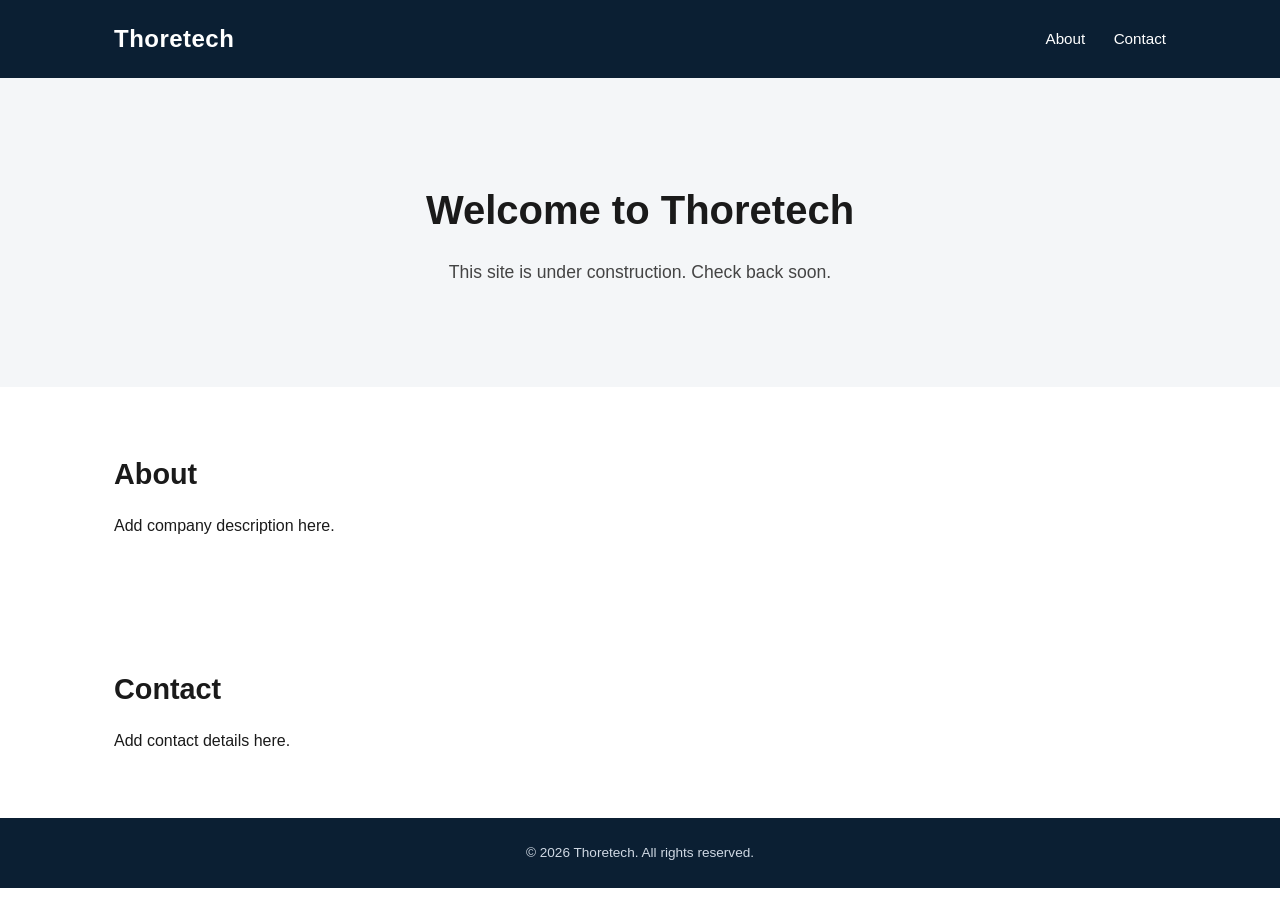
==== index.html @ 74267d93 "Initial boilerplate: index.html, css/style.css" ====
<!DOCTYPE html>
<html lang="en">
<head>
  <meta charset="UTF-8">
  <meta name="viewport" content="width=device-width, initial-scale=1.0">
  <title>Thoretech</title>
  <link rel="stylesheet" href="css/style.css">
</head>
<body>
  <header class="site-header">
    <div class="container">
      <h1 class="logo">Thoretech</h1>
      <nav>
        <a href="#about">About</a>
        <a href="#contact">Contact</a>
      </nav>
    </div>
  </header>

  <main>
    <section class="hero">
      <div class="container">
        <h2>Welcome to Thoretech</h2>
        <p>This site is under construction. Check back soon.</p>
      </div>
    </section>

    <section id="about" class="about">
      <div class="container">
        <h2>About</h2>
        <p>Add company description here.</p>
      </div>
    </section>

    <section id="contact" class="contact">
      <div class="container">
        <h2>Contact</h2>
        <p>Add contact details here.</p>
      </div>
    </section>
  </main>

  <footer class="site-footer">
    <div class="container">
      <p>&copy; 2026 Thoretech. All rights reserved.</p>
    </div>
  </footer>
</body>
</html>
---- css/style.css ----
* {
  margin: 0;
  padding: 0;
  box-sizing: border-box;
}

body {
  font-family: -apple-system, BlinkMacSystemFont, "Segoe UI", Roboto, sans-serif;
  color: #1a1a1a;
  line-height: 1.6;
}

.container {
  max-width: 1100px;
  margin: 0 auto;
  padding: 0 24px;
}

.site-header {
  background: #0b1f33;
  color: #fff;
  padding: 20px 0;
}

.site-header .container {
  display: flex;
  justify-content: space-between;
  align-items: center;
}

.logo {
  font-size: 1.5rem;
  letter-spacing: 0.02em;
}

.site-header nav a {
  color: #fff;
  text-decoration: none;
  margin-left: 24px;
  font-size: 0.95rem;
}

.site-header nav a:hover {
  text-decoration: underline;
}

.hero {
  background: #f4f6f8;
  padding: 100px 0;
  text-align: center;
}

.hero h2 {
  font-size: 2.5rem;
  margin-bottom: 16px;
}

.hero p {
  font-size: 1.1rem;
  color: #444;
}

.about,
.contact {
  padding: 64px 0;
}

.about h2,
.contact h2 {
  font-size: 1.8rem;
  margin-bottom: 16px;
}

.site-footer {
  background: #0b1f33;
  color: #cfd8e3;
  padding: 24px 0;
  text-align: center;
  font-size: 0.85rem;
}
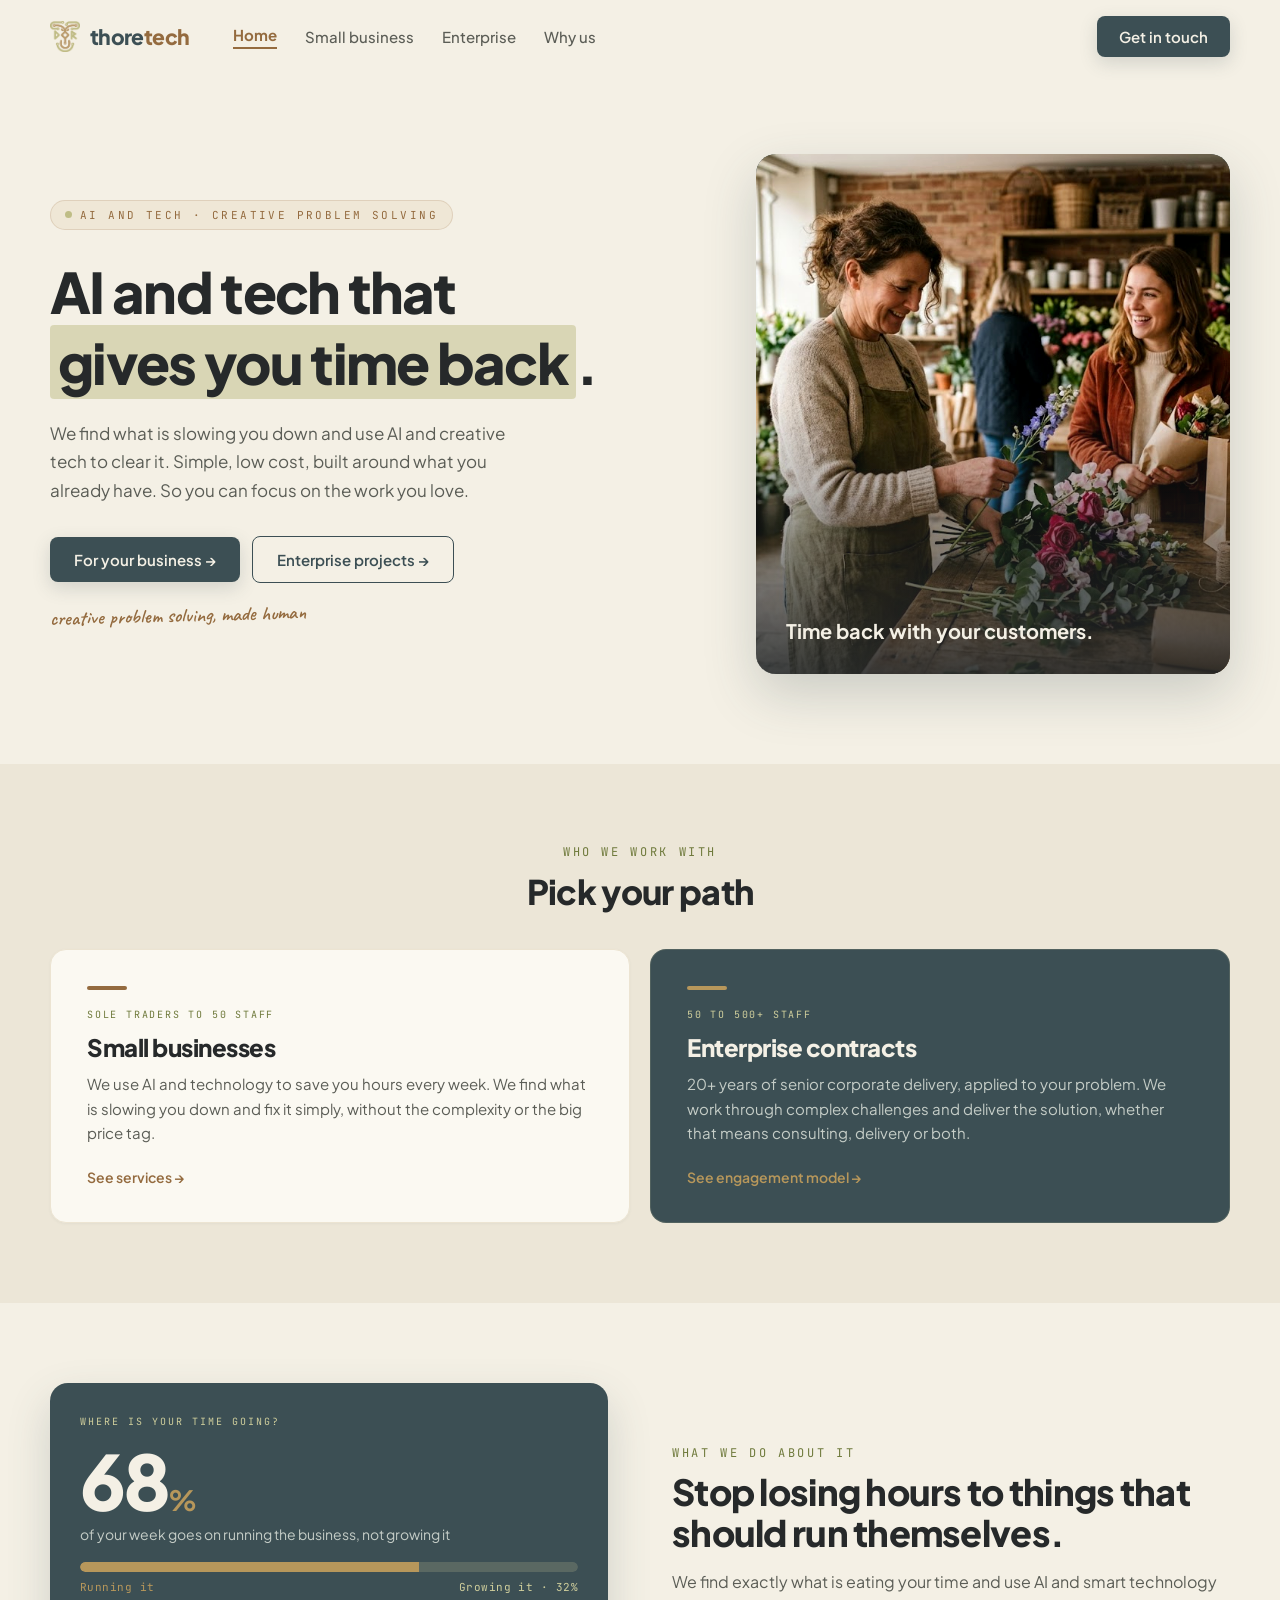
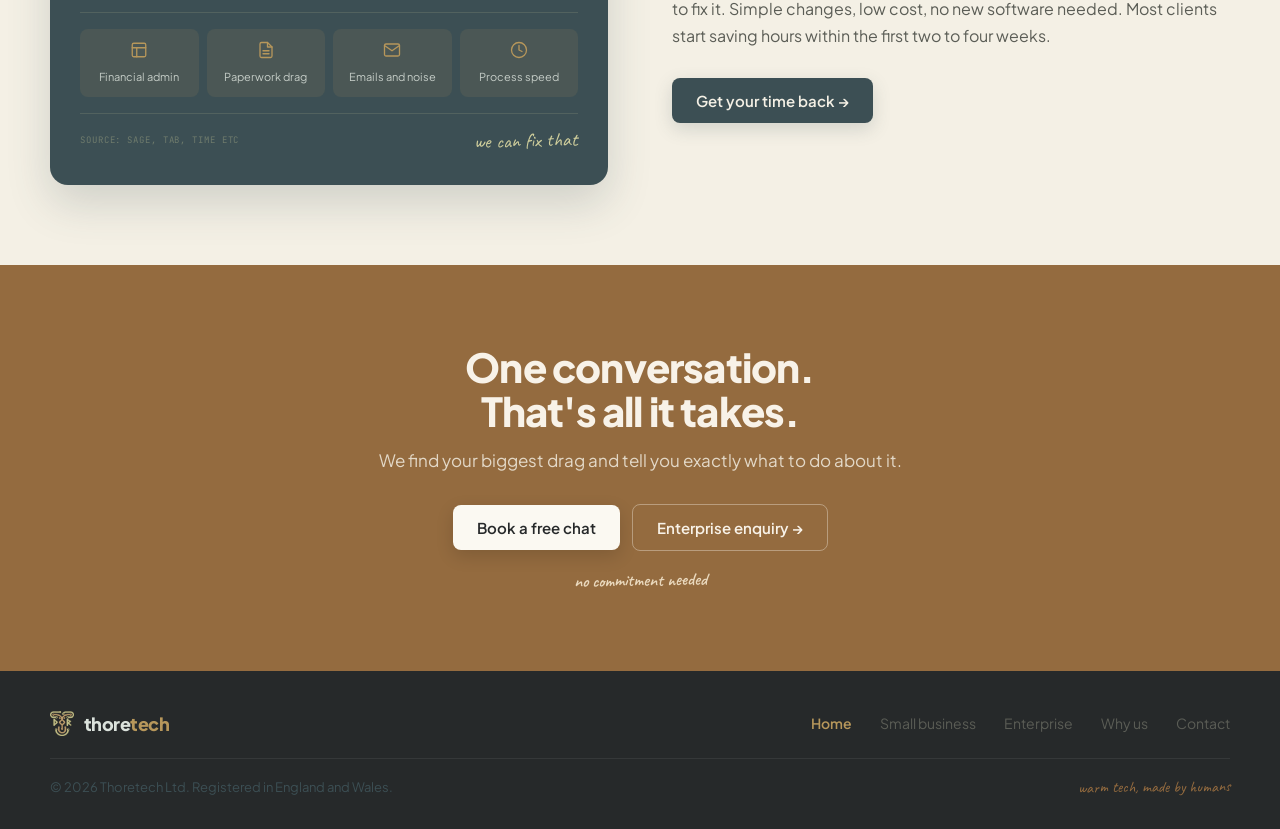
==== commit 48dceda3: "Build full Thoretech site from design handoff, mobile responsive Recreates the five-page handoff (ho" ====
--- a/index.html
+++ b/index.html
@@ -1,49 +1,199 @@
 <!DOCTYPE html>
 <html lang="en">
 <head>
-  <meta charset="UTF-8">
-  <meta name="viewport" content="width=device-width, initial-scale=1.0">
-  <title>Thoretech</title>
-  <link rel="stylesheet" href="css/style.css">
+<meta charset="UTF-8">
+<meta name="viewport" content="width=device-width, initial-scale=1.0">
+<title>Thoretech &mdash; AI and tech that gives you time back</title>
+<link rel="stylesheet" href="css/style.css">
 </head>
 <body>
-  <header class="site-header">
-    <div class="container">
-      <h1 class="logo">Thoretech</h1>
-      <nav>
-        <a href="#about">About</a>
-        <a href="#contact">Contact</a>
-      </nav>
+
+<header class="site-nav">
+  <nav class="nav-inner">
+    <a href="index.html" class="nav-logo">
+      <img src="images/icon.png" alt="Thoretech">
+      <span class="nav-logo-text"><span class="thore">thore</span><span class="tech">tech</span></span>
+    </a>
+    <div class="nav-links">
+      <a href="index.html" class="nav-link active">Home</a>
+      <a href="small-business.html" class="nav-link">Small business</a>
+      <a href="enterprise.html" class="nav-link">Enterprise</a>
+      <a href="about.html" class="nav-link">Why us</a>
     </div>
-  </header>
+    <button class="nav-toggle" aria-label="Toggle menu">
+      <svg viewBox="0 0 24 24" fill="none" stroke="currentColor" stroke-width="2" stroke-linecap="round"><line x1="3" y1="6" x2="21" y2="6"></line><line x1="3" y1="12" x2="21" y2="12"></line><line x1="3" y1="18" x2="21" y2="18"></line></svg>
+    </button>
+    <div class="nav-cta-wrap">
+      <a href="contact.html" class="btn btn-nav">Get in touch</a>
+    </div>
+  </nav>
+</header>
 
-  <main>
-    <section class="hero">
-      <div class="container">
-        <h2>Welcome to Thoretech</h2>
-        <p>This site is under construction. Check back soon.</p>
+<!-- HERO -->
+<section class="hero-home">
+  <div class="container hero-grid">
+    <div>
+      <div class="badge-pill">
+        <span class="badge-dot"></span>
+        AI and tech &middot; Creative problem solving
       </div>
-    </section>
+      <h1>AI and tech that <span class="highlight-sage">gives you time back</span>.</h1>
+      <p class="body-lead">We find what is slowing you down and use AI and creative tech to clear it. Simple, low cost, built around what you already have. So you can focus on the work you love.</p>
+      <div class="hero-ctas">
+        <a href="small-business.html" class="btn btn-primary">For your business &rarr;</a>
+        <a href="enterprise.html" class="btn btn-secondary">Enterprise projects &rarr;</a>
+      </div>
+      <div class="caveat hero-accent">creative problem solving, made human</div>
+    </div>
 
-    <section id="about" class="about">
-      <div class="container">
-        <h2>About</h2>
-        <p>Add company description here.</p>
+    <div class="carousel">
+      <img src="images/carpenter.jpg" alt="Carpenter at work" class="photo-warm">
+      <img src="images/florist.jpg" alt="Florist with customer" class="photo-warm">
+      <img src="images/teacher.jpg" alt="Teacher with children" class="photo-warm">
+      <div class="carousel-scrim"></div>
+      <div class="carousel-caption">
+        <div class="carousel-caption-text">Focus on what you love.</div>
       </div>
-    </section>
+      <div class="carousel-caption">
+        <div class="carousel-caption-text">Time back with your customers.</div>
+      </div>
+      <div class="carousel-caption">
+        <div class="carousel-caption-text">Back to the people you care for.</div>
+      </div>
+    </div>
+  </div>
+</section>
 
-    <section id="contact" class="contact">
-      <div class="container">
-        <h2>Contact</h2>
-        <p>Add contact details here.</p>
+<!-- TWO PATHS -->
+<section class="two-paths">
+  <div class="container">
+    <div class="eyebrow">Who we work with</div>
+    <h2>Pick your path</h2>
+    <div class="paths-grid">
+
+      <a href="small-business.html" class="path-card light">
+        <div class="path-bar" style="background: #946B3F;"></div>
+        <div class="path-label" style="color: #6F7A3C;">Sole traders to 50 staff</div>
+        <h3>Small businesses</h3>
+        <p style="color: #5b5d56;">We use AI and technology to save you hours every week. We find what is slowing you down and fix it simply, without the complexity or the big price tag.</p>
+        <div class="path-cta" style="color: #946B3F;">See services &rarr;</div>
+      </a>
+
+      <a href="enterprise.html" class="path-card dark">
+        <div class="path-bar" style="background: #B7975B;"></div>
+        <div class="path-label" style="color: #CFCE9C;">50 to 500+ staff</div>
+        <h3 style="color: #F4F0E5;">Enterprise contracts</h3>
+        <p style="color: #c5cdc7;">20+ years of senior corporate delivery, applied to your problem. We work through complex challenges and deliver the solution, whether that means consulting, delivery or both.</p>
+        <div class="path-cta" style="color: #B7975B;">See engagement model &rarr;</div>
+      </a>
+
+    </div>
+  </div>
+</section>
+
+<!-- TIME AUDIT -->
+<section class="time-audit">
+  <div class="container time-audit-grid">
+
+    <div class="audit-card">
+      <div class="audit-label">Where is your time going?</div>
+      <div>
+        <div class="audit-stat">68<span>%</span></div>
+        <div class="audit-stat-caption">of your week goes on running the business, not growing it</div>
       </div>
-    </section>
-  </main>
 
-  <footer class="site-footer">
-    <div class="container">
-      <p>&copy; 2026 Thoretech. All rights reserved.</p>
+      <div class="split-bar">
+        <div class="split-bar-track">
+          <div class="split-bar-fill"></div>
+          <div class="split-bar-rest"></div>
+        </div>
+        <div class="split-bar-labels">
+          <div class="running">Running it</div>
+          <div class="growing">Growing it &middot; 32%</div>
+        </div>
+      </div>
+
+      <div class="audit-tiles">
+        <div class="audit-tile" data-popup="admin">
+          <svg width="18" height="18" viewBox="0 0 24 24" fill="none" stroke="#B7975B" stroke-width="1.75" stroke-linecap="round" stroke-linejoin="round"><rect x="3" y="3" width="18" height="18" rx="2"></rect><path d="M3 9h18M9 21V9"></path></svg>
+          <div class="audit-tile-label">Financial admin</div>
+        </div>
+        <div class="audit-tile" data-popup="paperwork">
+          <svg width="18" height="18" viewBox="0 0 24 24" fill="none" stroke="#B7975B" stroke-width="1.75" stroke-linecap="round" stroke-linejoin="round"><path d="M14 2H6a2 2 0 0 0-2 2v16a2 2 0 0 0 2 2h12a2 2 0 0 0 2-2V8z"></path><polyline points="14 2 14 8 20 8"></polyline><line x1="16" y1="13" x2="8" y2="13"></line><line x1="16" y1="17" x2="8" y2="17"></line></svg>
+          <div class="audit-tile-label">Paperwork drag</div>
+        </div>
+        <div class="audit-tile" data-popup="emails">
+          <svg width="18" height="18" viewBox="0 0 24 24" fill="none" stroke="#B7975B" stroke-width="1.75" stroke-linecap="round" stroke-linejoin="round"><path d="M4 4h16c1.1 0 2 .9 2 2v12c0 1.1-.9 2-2 2H4c-1.1 0-2-.9-2-2V6c0-1.1.9-2 2-2z"></path><polyline points="22,6 12,13 2,6"></polyline></svg>
+          <div class="audit-tile-label">Emails and noise</div>
+        </div>
+        <div class="audit-tile" data-popup="process">
+          <svg width="18" height="18" viewBox="0 0 24 24" fill="none" stroke="#B7975B" stroke-width="1.75" stroke-linecap="round" stroke-linejoin="round"><circle cx="12" cy="12" r="10"></circle><polyline points="12 6 12 12 16 14"></polyline></svg>
+          <div class="audit-tile-label">Process speed</div>
+        </div>
+      </div>
+
+      <div class="audit-footer">
+        <div class="audit-footer-source">Source: Sage, TAB, Time etc</div>
+        <div class="audit-footer-note">we can fix that</div>
+      </div>
     </div>
-  </footer>
+
+    <div class="time-audit-copy">
+      <div class="eyebrow">What we do about it</div>
+      <h2>Stop losing hours to things that should run themselves.</h2>
+      <p>We find exactly what is eating your time and use AI and smart technology to fix it. Simple changes, low cost, no new software needed. Most clients start saving hours within the first two to four weeks.</p>
+      <a href="small-business.html" class="btn btn-primary">Get your time back &rarr;</a>
+    </div>
+
+  </div>
+</section>
+
+<!-- TOOLTIP -->
+<div class="tooltip">
+  <div class="tooltip-box">
+    <div class="tooltip-bar"></div>
+    <div class="tooltip-title"></div>
+    <p class="tooltip-body"></p>
+    <div class="tooltip-note"></div>
+  </div>
+</div>
+
+<!-- CTA -->
+<section class="cta-strip">
+  <div class="container">
+    <h2>One conversation. That's all it takes.</h2>
+    <p>We find your biggest drag and tell you exactly what to do about it.</p>
+    <div class="hero-ctas">
+      <a href="mailto:hello@thoretech.co.uk" class="btn btn-paper">Book a free chat</a>
+      <a href="enterprise.html" class="btn btn-outline-light">Enterprise enquiry &rarr;</a>
+    </div>
+    <div class="caveat">no commitment needed</div>
+  </div>
+</section>
+
+<!-- FOOTER -->
+<footer class="site-footer">
+  <div class="container">
+    <div class="footer-top">
+      <a href="index.html" class="footer-logo">
+        <img src="images/icon.png" alt="">
+        <span class="footer-logo-text"><span class="thore">thore</span><span class="tech">tech</span></span>
+      </a>
+      <div class="footer-links">
+        <a href="index.html" class="footer-link active">Home</a>
+        <a href="small-business.html" class="footer-link">Small business</a>
+        <a href="enterprise.html" class="footer-link">Enterprise</a>
+        <a href="about.html" class="footer-link">Why us</a>
+        <a href="contact.html" class="footer-link">Contact</a>
+      </div>
+    </div>
+    <div class="footer-bottom">
+      <div class="footer-copy">&copy; 2026 Thoretech Ltd. Registered in England and Wales.</div>
+      <div class="footer-tagline">warm tech, made by humans</div>
+    </div>
+  </div>
+</footer>
+
+<script src="js/main.js"></script>
 </body>
 </html>
--- a/css/style.css
+++ b/css/style.css
@@ -1,80 +1,839 @@
-* {
-  margin: 0;
-  padding: 0;
-  box-sizing: border-box;
-}
+/* Thoretech — shared stylesheet */
+
+@import url('https://fonts.googleapis.com/css2?family=Plus+Jakarta+Sans:wght@400;500;600;700;800&family=JetBrains+Mono:wght@400;600;700&family=Caveat:wght@600&display=swap');
+
+:root {
+  --oak: #946B3F;
+  --sage-symbol: #BFBD86;
+  --sage-light: #6F7A3C;
+  --sage-dark: #CFCE9C;
+  --slate: #3C4F54;
+  --brass: #B7975B;
+  --brass-hover: #C9A867;
+  --mistveil: #F4F0E5;
+  --parchment: #ECE6D7;
+  --paper: #FBF9F2;
+  --rose: #BC8179;
+  --ink: #26292A;
+  --body-muted: #5b5d56;
+  --muted-on-dark: #c5cdc7;
+  --subtle-on-dark: #8a9a9e;
+  --border-card: #ece4d2;
+  --border-nav-scrolled: #e2dac6;
+}
+
+* , *::before, *::after { box-sizing: border-box; margin: 0; padding: 0; }
+
+html { -webkit-text-size-adjust: 100%; }
 
 body {
-  font-family: -apple-system, BlinkMacSystemFont, "Segoe UI", Roboto, sans-serif;
-  color: #1a1a1a;
-  line-height: 1.6;
-}
-
-.container {
-  max-width: 1100px;
+  background: var(--mistveil);
+  font-family: 'Plus Jakarta Sans', sans-serif;
+  -webkit-font-smoothing: antialiased;
+  overflow-x: hidden;
+  color: var(--ink);
+}
+
+a { color: inherit; }
+
+img { max-width: 100%; display: block; }
+
+.container { max-width: 1180px; margin: 0 auto; }
+
+.photo-warm {
+  filter: contrast(1.03) saturate(1.05) brightness(1.02);
+}
+
+/* ---------- NAV ---------- */
+
+.site-nav {
+  position: sticky;
+  top: 0;
+  z-index: 100;
+  padding: 16px 40px;
+  background: transparent;
+  backdrop-filter: none;
+  -webkit-backdrop-filter: none;
+  border-bottom: 1px solid transparent;
+  transition: all 0.25s ease;
+}
+
+.site-nav.scrolled {
+  padding: 10px 40px;
+  background: rgba(244,240,229,0.96);
+  backdrop-filter: blur(12px);
+  -webkit-backdrop-filter: blur(12px);
+  border-bottom: 1px solid var(--border-nav-scrolled);
+}
+
+.site-nav .nav-inner {
+  display: flex;
+  align-items: center;
+  max-width: 1180px;
   margin: 0 auto;
-  padding: 0 24px;
-}
-
-.site-header {
-  background: #0b1f33;
-  color: #fff;
-  padding: 20px 0;
-}
-
-.site-header .container {
+}
+
+.nav-logo {
   display: flex;
+  align-items: center;
+  gap: 10px;
+  text-decoration: none;
+  flex-shrink: 0;
+}
+
+.nav-logo img { width: 30px; height: auto; }
+
+.nav-logo-text {
+  font-size: 21px;
+  font-weight: 800;
+  letter-spacing: -0.03em;
+  line-height: 1;
+}
+
+.nav-logo-text .thore { color: var(--slate); }
+.nav-logo-text .tech { color: var(--oak); }
+
+.nav-links {
+  display: flex;
+  align-items: center;
+  gap: 28px;
+  margin-left: 44px;
+}
+
+.nav-link {
+  color: var(--body-muted);
+  text-decoration: none;
+  font-size: 15px;
+  font-weight: 500;
+  transition: color 0.15s;
+}
+
+.nav-link:hover { color: var(--oak); }
+
+.nav-link.active {
+  color: var(--oak);
+  font-weight: 700;
+  border-bottom: 2px solid var(--oak);
+  padding-bottom: 3px;
+}
+
+.nav-cta-wrap { margin-left: auto; }
+
+.btn {
+  display: inline-flex;
+  align-items: center;
+  gap: 8px;
+  font-size: 15px;
+  font-weight: 600;
+  padding: 13px 24px;
+  border-radius: 8px;
+  text-decoration: none;
+  cursor: pointer;
+  border: none;
+  transition: all 0.18s ease;
+  font-family: 'Plus Jakarta Sans', sans-serif;
+  min-height: 40px;
+  justify-content: center;
+}
+
+.btn-primary {
+  background: var(--slate);
+  color: var(--mistveil);
+  box-shadow: 0 6px 18px rgba(60,79,84,0.18);
+}
+.btn-primary:hover { background: #2d3c40; transform: translateY(-1px); }
+
+.btn-nav {
+  padding: 11px 22px;
+  background: var(--slate);
+  color: var(--mistveil);
+  box-shadow: 0 6px 18px rgba(60,79,84,0.18);
+}
+.btn-nav:hover { background: #2d3c40; transform: translateY(-1px); }
+
+.btn-secondary {
+  background: transparent;
+  color: var(--slate);
+  border: 1.5px solid var(--slate);
+}
+.btn-secondary:hover { background: var(--slate); color: var(--mistveil); }
+
+.btn-brass {
+  background: var(--brass);
+  color: var(--ink);
+  box-shadow: 0 6px 18px rgba(0,0,0,0.2);
+}
+.btn-brass:hover { background: var(--brass-hover); transform: translateY(-1px); }
+
+.btn-paper {
+  background: var(--paper);
+  color: var(--ink);
+  box-shadow: 0 6px 18px rgba(0,0,0,0.14);
+}
+.btn-paper:hover { background: #fff; transform: translateY(-1px); }
+
+.btn-outline-light {
+  background: transparent;
+  color: #F8F2E8;
+  border: 1.5px solid rgba(244,240,229,0.38);
+}
+.btn-outline-light:hover { border-color: rgba(244,240,229,0.85); background: rgba(244,240,229,0.08); }
+
+/* Enterprise nav variants (JS toggles classes) */
+.site-nav.enterprise-dark { background: var(--ink); border-bottom: 1px solid rgba(255,255,255,0.07); }
+.site-nav.enterprise-dark .nav-link { color: var(--muted-on-dark); }
+.site-nav.enterprise-dark .nav-logo-text .thore { color: #dbe2dc; }
+.site-nav.enterprise-dark .nav-cta-wrap .btn-nav { background: var(--brass); color: var(--ink); box-shadow: 0 6px 18px rgba(0,0,0,0.22); }
+.site-nav.enterprise-dark.scrolled { background: rgba(244,240,229,0.96); border-bottom: 1px solid var(--border-nav-scrolled); }
+.site-nav.enterprise-dark.scrolled .nav-link { color: var(--body-muted); }
+.site-nav.enterprise-dark.scrolled .nav-logo-text .thore { color: var(--slate); }
+.site-nav.enterprise-dark.scrolled .nav-cta-wrap .btn-nav { background: var(--slate); color: var(--mistveil); box-shadow: 0 6px 18px rgba(60,79,84,0.18); }
+.site-nav .nav-link.active-enterprise { color: var(--brass); font-weight: 700; border-bottom: 2px solid var(--brass); padding-bottom: 3px; }
+
+/* Mobile nav toggle */
+.nav-toggle {
+  display: none;
+  margin-left: auto;
+  background: none;
+  border: none;
+  cursor: pointer;
+  width: 40px;
+  height: 40px;
+  align-items: center;
+  justify-content: center;
+  flex-shrink: 0;
+}
+.nav-toggle span, .nav-toggle::before, .nav-toggle::after { display: none; }
+.nav-toggle svg { width: 24px; height: 24px; color: var(--ink); }
+.site-nav.enterprise-dark .nav-toggle svg { color: var(--mistveil); }
+.site-nav.enterprise-dark.scrolled .nav-toggle svg { color: var(--ink); }
+
+/* ---------- SECTIONS ---------- */
+
+section { padding: 80px 40px; }
+
+.eyebrow {
+  font-family: 'JetBrains Mono', monospace;
+  font-size: 12px;
+  letter-spacing: 0.22em;
+  text-transform: uppercase;
+  color: var(--sage-light);
+  margin-bottom: 10px;
+}
+
+.eyebrow-dark { color: var(--sage-dark); }
+.eyebrow-rose { color: var(--rose); }
+
+h1, h2, h3 { font-family: 'Plus Jakarta Sans', sans-serif; letter-spacing: -0.03em; color: var(--ink); }
+
+.caveat {
+  font-family: 'Caveat', cursive;
+  font-weight: 600;
+  color: var(--oak);
+  display: inline-block;
+}
+
+.card {
+  background: var(--paper);
+  border: 1px solid var(--border-card);
+  border-radius: 14px;
+  box-shadow: 0 1px 3px rgba(60,79,84,0.05);
+  transition: transform 0.2s ease, box-shadow 0.2s ease;
+}
+.card-hover:hover { transform: translateY(-4px); box-shadow: 0 14px 30px rgba(60,79,84,0.12); }
+
+/* ---------- HOME ---------- */
+
+.hero-home {
+  background: var(--mistveil);
+  padding: 80px 40px 90px;
+}
+.hero-home .hero-grid {
+  display: grid;
+  grid-template-columns: 1.15fr 0.85fr;
+  gap: 64px;
+  align-items: center;
+}
+.badge-pill {
+  display: inline-flex;
+  align-items: center;
+  gap: 8px;
+  font-family: 'JetBrains Mono', monospace;
+  font-size: 11px;
+  letter-spacing: 0.22em;
+  text-transform: uppercase;
+  color: var(--oak);
+  background: #EFE7D6;
+  padding: 7px 14px;
+  border-radius: 999px;
+  margin-bottom: 26px;
+  border: 1px solid rgba(148,107,63,0.18);
+}
+.badge-dot { width: 7px; height: 7px; border-radius: 50%; background: var(--sage-symbol); display: block; flex-shrink: 0; }
+
+.hero-home h1 {
+  font-size: 56px;
+  line-height: 1.28;
+  font-weight: 800;
+  letter-spacing: -0.03em;
+  text-wrap: balance;
+  margin-bottom: 20px;
+}
+.highlight-sage {
+  background: rgba(191,189,134,0.5);
+  border-radius: 4px;
+  padding: 2px 8px;
+  -webkit-box-decoration-break: clone;
+  box-decoration-break: clone;
+}
+.hero-home p.body-lead {
+  font-size: 17px;
+  line-height: 1.68;
+  color: var(--body-muted);
+  max-width: 490px;
+  margin-bottom: 32px;
+}
+.hero-ctas { display: flex; align-items: center; gap: 12px; flex-wrap: wrap; margin-bottom: 20px; }
+.hero-accent { font-size: 20px; transform: rotate(-1.5deg); }
+
+.carousel {
+  border-radius: 20px;
+  overflow: hidden;
+  height: 520px;
+  box-shadow: 0 20px 52px rgba(60,79,84,0.22);
+  background: var(--slate);
+  position: relative;
+}
+.carousel img {
+  position: absolute;
+  inset: 0;
+  width: 100%;
+  height: 100%;
+  object-fit: cover;
+  transition: opacity 1.4s ease;
+  opacity: 0;
+}
+.carousel img.active { opacity: 1; }
+.carousel-scrim {
+  position: absolute;
+  bottom: 0; left: 0; right: 0;
+  height: 52%;
+  background: linear-gradient(0deg, rgba(38,41,42,0.88) 0%, transparent 100%);
+  pointer-events: none;
+}
+.carousel-caption {
+  position: absolute;
+  bottom: 0; left: 0; right: 0;
+  padding: 28px 30px 30px;
+  transition: opacity 1.4s ease;
+  opacity: 0;
+  pointer-events: none;
+}
+.carousel-caption.active { opacity: 1; }
+.carousel-caption-text {
+  font-size: 20px;
+  font-weight: 700;
+  color: var(--mistveil);
+  line-height: 1.3;
+}
+
+.two-paths {
+  background: var(--parchment);
+}
+.two-paths h2, .two-paths .eyebrow { text-align: center; }
+.two-paths h2 { font-size: 34px; font-weight: 800; letter-spacing: -0.02em; margin-bottom: 36px; }
+.paths-grid { display: grid; grid-template-columns: 1fr 1fr; gap: 20px; }
+.path-card {
+  border-radius: 16px;
+  padding: 36px;
+  display: block;
+  text-decoration: none;
+  transition: transform 0.2s ease, box-shadow 0.2s ease;
+}
+.path-card.light {
+  background: var(--paper);
+  border: 1px solid var(--border-card);
+  box-shadow: 0 1px 3px rgba(60,79,84,0.05);
+}
+.path-card.light:hover { transform: translateY(-4px); box-shadow: 0 14px 30px rgba(60,79,84,0.12); }
+.path-card.dark {
+  border: 1px solid rgba(207,206,156,0.15);
+  background-color: var(--slate);
+}
+.path-card.dark:hover { transform: translateY(-4px); box-shadow: 0 14px 30px rgba(60,79,84,0.28); }
+.path-bar { width: 40px; height: 4px; border-radius: 999px; margin-bottom: 18px; }
+.path-label { font-family: 'JetBrains Mono', monospace; font-size: 10px; letter-spacing: 0.18em; text-transform: uppercase; margin-bottom: 12px; }
+.path-card h3 { font-size: 24px; font-weight: 800; margin-bottom: 10px; letter-spacing: -0.02em; line-height: 1.2; }
+.path-card p { font-size: 15px; line-height: 1.65; margin-bottom: 22px; }
+.path-cta { font-size: 14px; font-weight: 600; }
+
+.time-audit {
+  background: var(--mistveil);
+}
+.time-audit-grid {
+  display: grid;
+  grid-template-columns: 1fr 1fr;
+  gap: 64px;
+  align-items: center;
+}
+.audit-card {
+  background: var(--slate);
+  border-radius: 18px;
+  padding: 32px 30px;
+  box-shadow: 0 18px 44px rgba(60,79,84,0.2);
+}
+.audit-label { font-family: 'JetBrains Mono', monospace; font-size: 10px; letter-spacing: 0.2em; text-transform: uppercase; color: var(--sage-dark); margin-bottom: 14px; }
+.audit-stat { font-size: 76px; font-weight: 800; color: var(--mistveil); letter-spacing: -0.04em; line-height: 1; }
+.audit-stat span { font-size: 28px; color: var(--brass); font-weight: 700; }
+.audit-stat-caption { font-size: 14px; color: var(--muted-on-dark); margin-top: 6px; line-height: 1.45; }
+.split-bar { margin: 18px 0; }
+.split-bar-track { display: flex; height: 10px; border-radius: 999px; overflow: hidden; margin-bottom: 8px; }
+.split-bar-fill { width: 68%; background: var(--brass); border-radius: 999px 0 0 999px; }
+.split-bar-rest { width: 32%; background: rgba(207,206,156,0.2); border-radius: 0 999px 999px 0; }
+.split-bar-labels { display: flex; justify-content: space-between; font-family: 'JetBrains Mono', monospace; font-size: 11px; letter-spacing: 0.04em; }
+.split-bar-labels .running { color: var(--brass); }
+.split-bar-labels .growing { color: var(--sage-dark); }
+
+.audit-tiles { border-top: 1px solid rgba(207,206,156,0.15); padding-top: 16px; display: flex; gap: 8px; margin-bottom: 16px; }
+.audit-tile {
+  flex: 1;
+  background: rgba(183,151,91,0.12);
+  border-radius: 8px;
+  padding: 12px 6px;
+  text-align: center;
+  transition: background 0.15s ease;
+  cursor: default;
+}
+.audit-tile:hover { background: rgba(188,129,121,0.18); }
+.audit-tile svg { width: 18px; height: 18px; }
+.audit-tile-label { font-size: 11px; color: var(--muted-on-dark); margin-top: 7px; line-height: 1.3; }
+
+.audit-footer { border-top: 1px solid rgba(207,206,156,0.15); padding-top: 14px; display: flex; align-items: center; justify-content: space-between; flex-wrap: wrap; gap: 8px; }
+.audit-footer-source { font-family: 'JetBrains Mono', monospace; font-size: 9px; letter-spacing: 0.1em; text-transform: uppercase; color: rgba(207,206,156,0.35); }
+.audit-footer-note { font-family: 'Caveat', cursive; font-size: 20px; color: var(--sage-dark); transform: rotate(-1.5deg); }
+
+.time-audit-copy h2 { font-size: 36px; font-weight: 800; letter-spacing: -0.02em; line-height: 1.15; margin-bottom: 16px; }
+.time-audit-copy p { font-size: 16px; line-height: 1.68; color: var(--body-muted); margin-bottom: 28px; }
+
+/* Tooltip */
+.tooltip {
+  position: fixed;
+  z-index: 300;
+  pointer-events: none;
+  display: none;
+}
+.tooltip.visible { display: block; }
+.tooltip-box {
+  background: var(--paper);
+  border: 1.5px solid var(--rose);
+  border-radius: 14px;
+  padding: 20px 22px;
+  width: 272px;
+  box-shadow: 0 12px 32px rgba(60,79,84,0.2);
+}
+.tooltip-bar { height: 3px; background: var(--rose); border-radius: 999px; margin-bottom: 12px; }
+.tooltip-title { font-family: 'JetBrains Mono', monospace; font-size: 10px; letter-spacing: 0.16em; text-transform: uppercase; color: var(--rose); margin-bottom: 8px; }
+.tooltip-body { font-size: 13px; line-height: 1.65; color: var(--ink); margin-bottom: 12px; }
+.tooltip-note { font-family: 'Caveat', cursive; font-size: 17px; color: var(--body-muted); transform: rotate(-1deg); display: inline-block; line-height: 1.45; }
+
+.cta-strip {
+  background: var(--oak);
+  text-align: center;
+}
+.cta-strip .container { max-width: 640px; }
+.cta-strip h2 { font-size: 40px; font-weight: 800; color: #F8F2E8; letter-spacing: -0.02em; line-height: 1.1; margin-bottom: 14px; text-wrap: balance; }
+.cta-strip p { font-size: 17px; color: rgba(244,240,229,0.82); line-height: 1.6; margin-bottom: 30px; }
+.cta-strip .hero-ctas { justify-content: center; margin-bottom: 18px; }
+.cta-strip .caveat { color: #EAD9BE; font-size: 18px; transform: rotate(-1deg); }
+
+/* ---------- FOOTER ---------- */
+
+.site-footer {
+  background: var(--ink);
+  padding: 40px 40px 32px;
+}
+.footer-top {
+  display: flex;
+  align-items: center;
   justify-content: space-between;
-  align-items: center;
-}
-
-.logo {
-  font-size: 1.5rem;
-  letter-spacing: 0.02em;
-}
-
-.site-header nav a {
-  color: #fff;
-  text-decoration: none;
-  margin-left: 24px;
-  font-size: 0.95rem;
-}
-
-.site-header nav a:hover {
-  text-decoration: underline;
-}
-
-.hero {
-  background: #f4f6f8;
-  padding: 100px 0;
-  text-align: center;
-}
-
-.hero h2 {
-  font-size: 2.5rem;
-  margin-bottom: 16px;
-}
-
-.hero p {
-  font-size: 1.1rem;
-  color: #444;
-}
-
-.about,
-.contact {
-  padding: 64px 0;
-}
-
-.about h2,
-.contact h2 {
-  font-size: 1.8rem;
-  margin-bottom: 16px;
-}
-
-.site-footer {
-  background: #0b1f33;
-  color: #cfd8e3;
-  padding: 24px 0;
-  text-align: center;
-  font-size: 0.85rem;
-}
+  flex-wrap: wrap;
+  gap: 20px;
+  padding-bottom: 22px;
+  border-bottom: 1px solid rgba(255,255,255,0.07);
+}
+.footer-logo { display: flex; align-items: center; gap: 10px; text-decoration: none; }
+.footer-logo img { width: 24px; height: auto; }
+.footer-logo-text { font-size: 18px; font-weight: 800; letter-spacing: -0.03em; }
+.footer-logo-text .thore { color: #dbe2dc; }
+.footer-logo-text .tech { color: var(--brass); }
+.footer-links { display: flex; gap: 28px; flex-wrap: wrap; }
+.footer-link { font-size: 14px; color: var(--body-muted); text-decoration: none; transition: color 0.15s; }
+.footer-link:hover { color: var(--muted-on-dark); }
+.footer-link.active { color: var(--brass); font-weight: 600; }
+.footer-bottom { display: flex; align-items: center; justify-content: space-between; flex-wrap: wrap; gap: 10px; padding-top: 18px; }
+.footer-copy { font-size: 13px; color: var(--slate); }
+.footer-tagline { font-family: 'Caveat', cursive; font-size: 16px; color: var(--oak); transform: rotate(-0.5deg); }
+.site-footer.footer-enterprise { background: #1a1c1d; border-top: 1px solid rgba(255,255,255,0.05); }
+
+/* ---------- SMALL BUSINESS ---------- */
+
+.sb-hero { background: var(--mistveil); padding: 72px 40px 64px; }
+.sb-hero .hero-grid { display: grid; grid-template-columns: 1fr 1fr; gap: 64px; align-items: center; }
+.sb-hero h1 { font-size: 48px; font-weight: 800; letter-spacing: -0.03em; line-height: 1.1; text-wrap: balance; margin-bottom: 18px; }
+.sb-hero p.body-lead { font-size: 17px; line-height: 1.65; color: var(--body-muted); max-width: 440px; margin-bottom: 28px; }
+
+.tick-list { display: flex; flex-direction: column; gap: 13px; margin-bottom: 32px; }
+.tick-item { display: flex; align-items: center; gap: 12px; }
+.tick-circle { width: 22px; height: 22px; border-radius: 50%; background: var(--sage-light); display: flex; align-items: center; justify-content: center; flex-shrink: 0; }
+.tick-circle svg { width: 11px; height: 11px; }
+.tick-text { font-size: 15px; color: var(--ink); font-weight: 500; }
+
+.photo-quote {
+  border-radius: 18px;
+  overflow: hidden;
+  position: relative;
+  height: 480px;
+  box-shadow: 0 18px 44px rgba(60,79,84,0.2);
+}
+.photo-quote img { width: 100%; height: 100%; object-fit: cover; }
+.photo-quote-scrim {
+  position: absolute; bottom: 0; left: 0; right: 0; height: 60%;
+  background: linear-gradient(0deg, rgba(38,41,42,0.88) 0%, transparent 100%);
+}
+.photo-quote-text {
+  position: absolute; bottom: 0; left: 0; right: 0; padding: 28px 30px 32px;
+}
+.photo-quote-text .caveat-quote {
+  font-family: 'Caveat', cursive; font-size: 22px; color: var(--mistveil); line-height: 1.45; margin-bottom: 10px; display: block;
+}
+.photo-quote-attr { font-family: 'JetBrains Mono', monospace; font-size: 11px; letter-spacing: 0.1em; color: var(--sage-dark); text-transform: uppercase; }
+
+.services-section { background: var(--parchment); padding: 72px 40px; }
+.services-section h2 { font-size: 34px; font-weight: 800; letter-spacing: -0.02em; margin-bottom: 32px; text-wrap: balance; }
+.services-grid { display: grid; grid-template-columns: repeat(2, 1fr); gap: 18px; }
+.service-card {
+  background: var(--paper);
+  border: 1px solid var(--border-card);
+  border-radius: 14px;
+  padding: 28px 30px;
+  display: flex;
+  flex-direction: column;
+  box-shadow: 0 1px 3px rgba(60,79,84,0.05);
+  transition: transform 0.2s ease, box-shadow 0.2s ease;
+}
+.service-card:hover { transform: translateY(-4px); box-shadow: 0 14px 30px rgba(60,79,84,0.12); }
+.service-icon { width: 44px; height: 44px; border-radius: 11px; display: flex; align-items: center; justify-content: center; margin-bottom: 16px; flex-shrink: 0; }
+.service-icon svg { width: 20px; height: 20px; }
+.service-card h3 { font-size: 20px; font-weight: 700; margin-bottom: 8px; line-height: 1.25; }
+.service-card p { font-size: 14px; line-height: 1.65; color: var(--body-muted); flex: 1; }
+
+.usecase-section { background: var(--slate); padding: 80px 40px; }
+.usecase-header { display: flex; align-items: flex-end; justify-content: space-between; margin-bottom: 40px; flex-wrap: wrap; gap: 20px; }
+.usecase-header h2 { font-size: 34px; font-weight: 800; color: var(--mistveil); letter-spacing: -0.02em; line-height: 1.12; text-wrap: balance; }
+.usecase-nav { display: flex; align-items: center; gap: 10px; }
+.usecase-count { font-family: 'JetBrains Mono', monospace; font-size: 12px; color: var(--sage-dark); letter-spacing: 0.06em; }
+.usecase-btn {
+  width: 40px; height: 40px; border-radius: 50%;
+  cursor: pointer; display: flex; align-items: center; justify-content: center;
+  transition: background 0.15s ease; font-size: 16px; border: none;
+}
+.usecase-btn-prev { background: rgba(255,255,255,0.08); border: 1px solid rgba(207,206,156,0.2); color: var(--mistveil); }
+.usecase-btn-prev:hover { background: rgba(255,255,255,0.15); }
+.usecase-btn-next { background: var(--brass); color: var(--ink); }
+.usecase-btn-next:hover { background: var(--brass-hover); }
+
+.usecase-card { background: rgba(255,255,255,0.04); border: 1px solid rgba(207,206,156,0.12); border-radius: 18px; padding: 44px 48px; }
+.usecase-title { font-family: 'Caveat', cursive; font-size: 26px; color: var(--mistveil); line-height: 1.3; margin-bottom: 32px; }
+.usecase-cols { display: grid; grid-template-columns: repeat(3, 1fr); gap: 24px; }
+.usecase-col-label { font-family: 'JetBrains Mono', monospace; font-size: 10px; letter-spacing: 0.16em; text-transform: uppercase; margin-bottom: 10px; }
+.usecase-col-label.situation { color: var(--rose); }
+.usecase-col-label.what { color: var(--sage-dark); }
+.usecase-col-label.diff { color: var(--brass); }
+.usecase-col p { font-size: 15px; line-height: 1.68; color: var(--muted-on-dark); }
+.usecase-footer { margin-top: 28px; padding-top: 24px; border-top: 1px solid rgba(207,206,156,0.12); display: flex; align-items: center; justify-content: space-between; flex-wrap: wrap; gap: 12px; }
+.usecase-tag { font-family: 'JetBrains Mono', monospace; font-size: 11px; letter-spacing: 0.1em; color: rgba(207,206,156,0.4); text-transform: uppercase; }
+.usecase-dots { display: flex; gap: 8px; }
+.usecase-dot { width: 8px; height: 8px; border-radius: 50%; background: rgba(207,206,156,0.25); transition: background 0.2s ease; }
+.usecase-dot.active { background: var(--brass); }
+.usecase-cta { text-align: center; margin-top: 28px; }
+
+.method-section { background: var(--parchment); padding: 80px 40px; }
+.method-section .eyebrow, .method-section > .container > h2 { text-align: center; }
+.method-section h2 { font-size: 34px; font-weight: 800; letter-spacing: -0.02em; margin-bottom: 36px; }
+.method-grid { display: grid; grid-template-columns: repeat(3, 1fr); gap: 18px; }
+.method-card { background: var(--paper); border: 1px solid var(--border-card); border-radius: 14px; padding: 28px; }
+.method-number { font-family: 'JetBrains Mono', monospace; font-size: 38px; font-weight: 700; color: var(--border-nav-scrolled); line-height: 1; margin-bottom: 14px; }
+.method-bar { width: 36px; height: 3px; border-radius: 999px; margin-bottom: 16px; }
+.method-card h3 { font-size: 20px; font-weight: 800; margin-bottom: 10px; }
+.method-card p { font-size: 14px; line-height: 1.65; color: var(--body-muted); }
+.method-note { text-align: center; margin-top: 24px; }
+.method-note .caveat { font-size: 19px; transform: rotate(-0.8deg); }
+
+.cta-split { background: var(--oak); padding: 72px 40px; }
+.cta-split .container { max-width: 700px; display: flex; align-items: center; justify-content: space-between; gap: 40px; flex-wrap: wrap; }
+.cta-split h2 { font-size: 32px; font-weight: 800; color: #F8F2E8; letter-spacing: -0.02em; line-height: 1.15; margin-bottom: 8px; }
+.cta-split p { font-size: 16px; color: rgba(244,240,229,0.8); line-height: 1.6; }
+.cta-split-action { display: flex; flex-direction: column; align-items: flex-start; gap: 10px; flex-shrink: 0; }
+.cta-split-action .btn { white-space: nowrap; }
+.cta-split-note { font-size: 13px; color: rgba(244,240,229,0.6); padding-left: 2px; }
+
+/* ---------- ENTERPRISE ---------- */
+
+.ent-hero { background: var(--ink); padding: 80px 40px 72px; }
+.ent-hero .hero-grid { display: grid; grid-template-columns: 1fr 1fr; gap: 64px; align-items: center; }
+.ent-eyebrow { color: var(--sage-dark); }
+.ent-hero h1 { font-size: 50px; font-weight: 800; letter-spacing: -0.03em; color: var(--mistveil); line-height: 1.08; text-wrap: balance; margin-bottom: 20px; }
+.ent-hero p.body-lead { font-size: 17px; line-height: 1.65; color: var(--muted-on-dark); max-width: 440px; margin-bottom: 30px; }
+.ent-hero-ctas { display: flex; align-items: center; gap: 12px; flex-wrap: wrap; }
+.ent-hero-note { font-size: 14px; color: var(--body-muted); }
+
+.stats-grid { display: grid; grid-template-columns: 1fr 1fr; gap: 12px; }
+.stat-card { background: rgba(255,255,255,0.05); border: 1px solid rgba(207,206,156,0.1); border-radius: 14px; padding: 24px; }
+.stat-card.highlight { background: rgba(183,151,91,0.1); border: 1px solid rgba(183,151,91,0.2); }
+.stat-number { font-size: 38px; font-weight: 800; color: var(--mistveil); letter-spacing: -0.03em; line-height: 1; margin-bottom: 6px; }
+.stat-number span { font-size: 18px; color: var(--brass); }
+.stat-label { font-size: 13px; color: var(--body-muted); line-height: 1.4; }
+
+.delivery-section { background: var(--mistveil); padding: 80px 40px; }
+.delivery-section h2 { font-size: 34px; font-weight: 800; letter-spacing: -0.02em; margin-bottom: 32px; }
+.delivery-grid { display: grid; grid-template-columns: repeat(2, 1fr); gap: 14px; }
+.delivery-card {
+  background: var(--paper); border: 1px solid var(--border-card); border-radius: 14px;
+  padding: 26px 28px; display: flex; gap: 16px; align-items: flex-start;
+  box-shadow: 0 1px 3px rgba(60,79,84,0.05);
+  transition: transform 0.2s ease, box-shadow 0.2s ease;
+}
+.delivery-card:hover { transform: translateY(-3px); box-shadow: 0 10px 24px rgba(60,79,84,0.1); }
+.delivery-icon { width: 38px; height: 38px; border-radius: 10px; background: rgba(183,151,91,0.12); border: 1px solid rgba(183,151,91,0.2); color: var(--oak); display: flex; align-items: center; justify-content: center; flex-shrink: 0; }
+.delivery-icon svg { width: 18px; height: 18px; }
+.delivery-card-title { font-size: 16px; font-weight: 700; margin-bottom: 5px; }
+.delivery-card-body { font-size: 13.5px; color: var(--body-muted); line-height: 1.55; }
+
+.engage-section { background: var(--parchment); padding: 72px 40px; }
+.engage-section .hero-grid { display: grid; grid-template-columns: 1fr 1fr; gap: 64px; align-items: center; }
+.engage-section h2 { font-size: 34px; font-weight: 800; letter-spacing: -0.02em; line-height: 1.15; margin-bottom: 16px; }
+.engage-section p { font-size: 16px; line-height: 1.65; color: var(--body-muted); margin-bottom: 16px; }
+.engage-section p.last { margin-bottom: 28px; }
+
+.office-photo { border-radius: 16px; overflow: hidden; position: relative; height: 420px; box-shadow: 0 18px 44px rgba(60,79,84,0.2); }
+.office-photo img { width: 100%; height: 100%; object-fit: cover; }
+.office-photo-scrim { position: absolute; bottom: 0; left: 0; right: 0; height: 55%; background: linear-gradient(0deg, rgba(38,41,42,0.88) 0%, transparent 100%); }
+.office-photo-text { position: absolute; bottom: 0; left: 0; right: 0; padding: 26px 28px 30px; }
+.office-photo-title { font-size: 20px; font-weight: 700; color: var(--mistveil); line-height: 1.35; margin-bottom: 8px; }
+.office-photo-tag { font-family: 'JetBrains Mono', monospace; font-size: 11px; letter-spacing: 0.1em; color: var(--sage-dark); text-transform: uppercase; }
+
+/* ---------- ABOUT ---------- */
+
+.about-hero { background: var(--mistveil); padding: 80px 40px 72px; }
+.about-hero .hero-grid { display: grid; grid-template-columns: 1.2fr 1fr; gap: 80px; align-items: center; }
+.about-hero h1 { font-size: 50px; font-weight: 800; letter-spacing: -0.03em; line-height: 1.08; text-wrap: balance; margin-bottom: 22px; }
+.about-hero p { font-size: 17px; line-height: 1.7; color: var(--body-muted); margin-bottom: 20px; }
+.about-hero .caveat { font-size: 21px; transform: rotate(-1.2deg); }
+
+.icon-display { display: flex; flex-direction: column; align-items: center; justify-content: center; gap: 20px; }
+.icon-display-box { background: var(--slate); border-radius: 24px; padding: 48px; box-shadow: 0 18px 44px rgba(60,79,84,0.22); }
+.icon-display-box img { width: 120px; height: auto; filter: drop-shadow(0 4px 12px rgba(0,0,0,0.25)); }
+.icon-display-name { font-size: 26px; font-weight: 800; letter-spacing: -0.03em; margin-bottom: 2px; text-align: center; }
+.icon-display-name .thore { color: var(--slate); }
+.icon-display-name .tech { color: var(--oak); }
+.icon-display-sub { font-family: 'JetBrains Mono', monospace; font-size: 11px; letter-spacing: 0.14em; color: #8a8578; text-transform: uppercase; text-align: center; }
+
+.founder-section { background: var(--mistveil); padding: 0 40px 72px; }
+.founder-card {
+  background: var(--paper); border: 1px solid var(--border-card); border-radius: 18px;
+  padding: 44px 48px; display: grid; grid-template-columns: 200px 1fr; gap: 44px; align-items: start;
+  box-shadow: 0 1px 3px rgba(60,79,84,0.05);
+}
+.founder-photo-wrap { display: flex; flex-direction: column; align-items: flex-start; gap: 14px; }
+.founder-photo { width: 168px; height: 200px; border-radius: 14px; overflow: hidden; box-shadow: 0 6px 20px rgba(60,79,84,0.15); flex-shrink: 0; }
+.founder-photo img { width: 100%; height: 100%; object-fit: cover; object-position: center top; }
+.founder-name { font-size: 15px; font-weight: 700; }
+.founder-title { font-family: 'JetBrains Mono', monospace; font-size: 11px; color: var(--oak); letter-spacing: 0.08em; text-transform: uppercase; margin-top: 3px; }
+.founder-copy p { font-size: 16px; line-height: 1.72; color: var(--body-muted); margin-bottom: 16px; }
+.founder-copy .caveat { font-size: 20px; transform: rotate(-0.8deg); }
+
+.pillars-section { background: var(--parchment); padding: 80px 40px; }
+.pillars-section .eyebrow, .pillars-section > .container > h2 { text-align: center; }
+.pillars-section h2 { font-size: 34px; font-weight: 800; letter-spacing: -0.02em; margin-bottom: 36px; }
+.pillars-grid { display: grid; grid-template-columns: repeat(3, 1fr); gap: 18px; }
+.pillar-card { background: var(--paper); border: 1px solid var(--border-card); border-radius: 14px; padding: 30px; box-shadow: 0 1px 3px rgba(60,79,84,0.05); }
+.pillar-badge { width: 36px; height: 36px; border-radius: 10px; display: flex; align-items: center; justify-content: center; margin-bottom: 18px; font-family: 'JetBrains Mono', monospace; font-size: 14px; font-weight: 700; }
+.pillar-card h3 { font-size: 20px; font-weight: 800; margin-bottom: 10px; line-height: 1.2; }
+.pillar-card p { font-size: 14px; line-height: 1.65; color: var(--body-muted); }
+
+.credentials-section { background: var(--slate); padding: 48px 40px; }
+.credentials-section .eyebrow { color: var(--sage-dark); margin-bottom: 20px; }
+.credentials-grid { display: grid; grid-template-columns: repeat(3, 1fr); gap: 16px; }
+.credential-card { background: rgba(255,255,255,0.05); border: 1px solid rgba(207,206,156,0.1); border-radius: 12px; padding: 24px 26px; }
+.credential-number { font-size: 36px; font-weight: 800; color: var(--mistveil); letter-spacing: -0.03em; line-height: 1; margin-bottom: 8px; }
+.credential-number span { font-size: 18px; color: var(--brass); }
+.credential-text { font-size: 14px; color: var(--muted-on-dark); line-height: 1.5; }
+
+/* ---------- CONTACT ---------- */
+
+.contact-hero { background: var(--mistveil); padding: 80px 40px 72px; }
+.contact-hero .hero-grid { display: grid; grid-template-columns: 1fr 1fr; gap: 80px; align-items: start; }
+.contact-hero h1 { font-size: 54px; font-weight: 800; letter-spacing: -0.03em; line-height: 1.08; text-wrap: balance; margin-bottom: 20px; }
+.contact-hero p { font-size: 17px; line-height: 1.68; color: var(--body-muted); margin-bottom: 36px; }
+.contact-hero .caveat { font-size: 20px; transform: rotate(-1deg); }
+
+.contact-options { margin-top: 40px; display: flex; flex-direction: column; gap: 16px; }
+.contact-option {
+  display: flex; align-items: center; gap: 16px; background: var(--paper);
+  border: 1px solid var(--border-card); border-radius: 12px; padding: 18px 22px;
+  text-decoration: none; box-shadow: 0 1px 3px rgba(60,79,84,0.05);
+  transition: transform 0.18s ease, box-shadow 0.18s ease;
+}
+.contact-option:hover { transform: translateY(-2px); box-shadow: 0 8px 20px rgba(60,79,84,0.1); }
+.contact-option-icon { width: 42px; height: 42px; border-radius: 10px; display: flex; align-items: center; justify-content: center; flex-shrink: 0; }
+.contact-option-icon svg { width: 18px; height: 18px; }
+.contact-option-icon.call { background: var(--slate); color: var(--mistveil); }
+.contact-option-icon.email { background: var(--oak); color: var(--mistveil); }
+.contact-option-label { font-size: 13px; font-family: 'JetBrains Mono', monospace; letter-spacing: 0.1em; text-transform: uppercase; color: var(--sage-light); margin-bottom: 3px; }
+.contact-option-value { font-size: 20px; font-weight: 700; letter-spacing: 0.01em; }
+.contact-option-value.email-val { font-size: 17px; }
+
+.contact-panel { background: var(--paper); border: 1px solid var(--border-card); border-radius: 18px; padding: 40px 42px; box-shadow: 0 4px 18px rgba(60,79,84,0.08); }
+.contact-panel-label { font-family: 'JetBrains Mono', monospace; font-size: 11px; letter-spacing: 0.2em; text-transform: uppercase; color: var(--sage-light); margin-bottom: 24px; }
+.form-fields { display: flex; flex-direction: column; gap: 20px; margin-bottom: 24px; }
+.form-group label { display: block; font-size: 13px; font-weight: 600; color: var(--ink); margin-bottom: 7px; }
+.form-control {
+  width: 100%; padding: 12px 16px; border: 1.5px solid var(--border-nav-scrolled);
+  border-radius: 8px; font-size: 15px; color: var(--ink); background: #fff; outline: none;
+  transition: border-color 0.15s ease; font-family: 'Plus Jakarta Sans', sans-serif;
+  min-height: 44px;
+}
+.form-control:focus { border-color: var(--slate); }
+.form-control.error { border-color: var(--rose); }
+textarea.form-control { resize: vertical; line-height: 1.6; min-height: auto; }
+
+.contact-pref-toggle { display: flex; gap: 10px; margin-bottom: 10px; }
+.toggle-btn {
+  flex: 1; padding: 10px 16px; border-radius: 8px; font-size: 14px; font-weight: 600;
+  cursor: pointer; transition: all 0.15s ease; border: 1.5px solid var(--border-nav-scrolled);
+  background: #fff; color: var(--ink); min-height: 40px;
+}
+.toggle-btn.active { background: var(--slate); color: var(--mistveil); border-color: var(--slate); }
+
+.contact-error { margin-top: 6px; font-size: 13px; color: var(--rose); }
+
+.send-btn {
+  width: 100%; padding: 14px 24px; background: var(--slate); color: var(--mistveil);
+  border: none; border-radius: 8px; font-family: 'Plus Jakarta Sans', sans-serif;
+  font-size: 16px; font-weight: 600; cursor: pointer; box-shadow: 0 6px 18px rgba(60,79,84,0.18);
+  transition: all 0.18s ease; min-height: 44px;
+}
+.send-btn:hover { background: #2d3c40; transform: translateY(-1px); }
+.send-note { margin-top: 14px; font-size: 13px; color: #8a8578; text-align: center; line-height: 1.5; }
+
+.thankyou-card {
+  background: var(--paper); border: 1px solid var(--border-card); border-radius: 18px;
+  padding: 56px 42px; box-shadow: 0 4px 18px rgba(60,79,84,0.08); display: flex;
+  flex-direction: column; align-items: flex-start; justify-content: center; min-height: 380px;
+}
+.thankyou-tick { width: 48px; height: 48px; border-radius: 50%; background: var(--sage-light); display: flex; align-items: center; justify-content: center; margin-bottom: 24px; }
+.thankyou-tick svg { width: 22px; height: 22px; }
+.thankyou-card h2 { font-size: 32px; font-weight: 800; letter-spacing: -0.02em; line-height: 1.2; margin-bottom: 14px; text-wrap: balance; }
+.thankyou-card p { font-size: 16px; line-height: 1.65; color: var(--body-muted); margin-bottom: 28px; }
+.thankyou-card .caveat { font-size: 20px; transform: rotate(-1deg); }
+
+.hidden { display: none !important; }
+
+/* ============================================================
+   RESPONSIVE
+   ============================================================ */
+
+@media (max-width: 860px) {
+  section { padding: 48px 20px; }
+  .site-nav { padding: 14px 20px; }
+  .site-nav.scrolled { padding: 10px 20px; }
+
+  .nav-links { display: none; }
+  .nav-links.mobile-open {
+    display: flex;
+    flex-direction: column;
+    align-items: flex-start;
+    gap: 4px;
+    position: absolute;
+    top: 100%;
+    left: 0;
+    right: 0;
+    background: rgba(244,240,229,0.98);
+    backdrop-filter: blur(12px);
+    border-bottom: 1px solid var(--border-nav-scrolled);
+    padding: 14px 20px 18px;
+    margin-left: 0;
+  }
+  .nav-links.mobile-open .nav-link { padding: 10px 0; width: 100%; min-height: 40px; display: flex; align-items: center; }
+  .nav-toggle { display: flex; }
+  .nav-cta-wrap { margin-left: 12px; }
+  .btn-nav { padding: 9px 14px; font-size: 13px; }
+
+  .hero-home .hero-grid,
+  .sb-hero .hero-grid,
+  .ent-hero .hero-grid,
+  .about-hero .hero-grid,
+  .engage-section .hero-grid,
+  .contact-hero .hero-grid,
+  .time-audit-grid,
+  .paths-grid,
+  .services-grid,
+  .delivery-grid,
+  .stats-grid {
+    grid-template-columns: 1fr;
+  }
+
+  .hero-home h1 { font-size: 38px; line-height: 1.25; }
+  .sb-hero h1 { font-size: 36px; }
+  .ent-hero h1 { font-size: 36px; }
+  .about-hero h1 { font-size: 36px; }
+  .contact-hero h1 { font-size: 38px; }
+  h2 { font-size: 28px !important; }
+  .audit-stat { font-size: 56px; }
+
+  .carousel { height: 360px; }
+  .photo-quote { height: 320px; }
+  .office-photo { height: 300px; }
+
+  .method-grid, .pillars-grid, .credentials-grid { grid-template-columns: 1fr; }
+  .usecase-cols { grid-template-columns: 1fr; gap: 24px; }
+  .usecase-card { padding: 30px 24px; }
+  .usecase-header { flex-direction: column; align-items: flex-start; }
+
+  .founder-card { grid-template-columns: 1fr; padding: 32px 24px; }
+  .founder-photo-wrap { flex-direction: row; align-items: center; }
+
+  .cta-split .container { flex-direction: column; align-items: flex-start; text-align: left; }
+  .cta-split-action { align-items: flex-start; width: 100%; }
+  .cta-split-action .btn { width: 100%; }
+
+  .icon-display { margin-top: 20px; }
+
+  .tooltip { display: none !important; }
+}
+
+@media (max-width: 480px) {
+  section { padding: 40px 16px; }
+  .site-nav { padding: 12px 16px; }
+  .nav-logo-text { font-size: 18px; }
+  .nav-logo img { width: 26px; }
+
+  .hero-home h1 { font-size: 32px; }
+  .sb-hero h1, .ent-hero h1, .about-hero h1 { font-size: 30px; }
+  .contact-hero h1 { font-size: 32px; }
+  h2 { font-size: 24px !important; }
+
+  .badge-pill { font-size: 10px; padding: 6px 12px; }
+  .hero-home p.body-lead, .sb-hero p.body-lead, .ent-hero p.body-lead { font-size: 15px; }
+
+  .carousel { height: 280px; }
+  .audit-tiles { flex-wrap: wrap; }
+  .audit-tile { min-width: 45%; }
+
+  .founder-card { padding: 24px 18px; }
+  .founder-photo { width: 120px; height: 140px; }
+
+  .contact-panel, .thankyou-card { padding: 28px 22px; }
+
+  .btn { padding: 12px 18px; font-size: 14px; }
+}
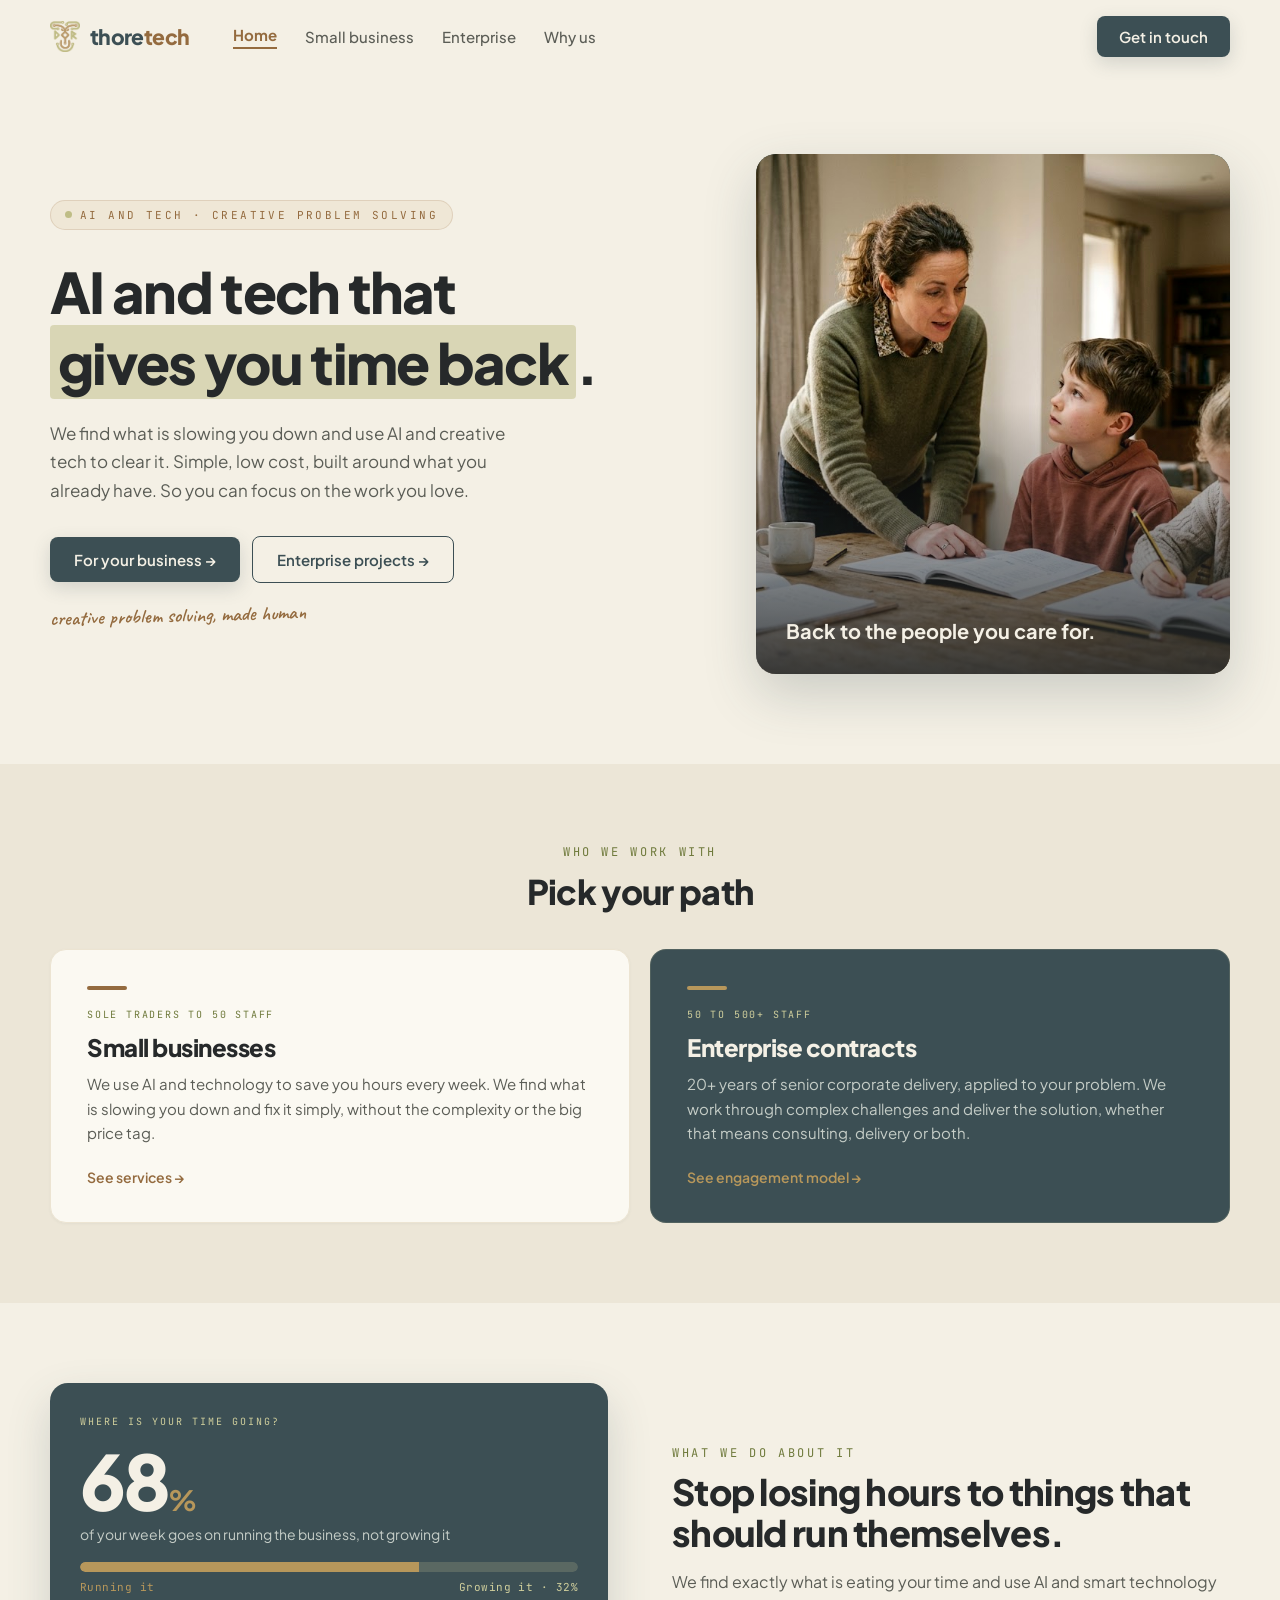
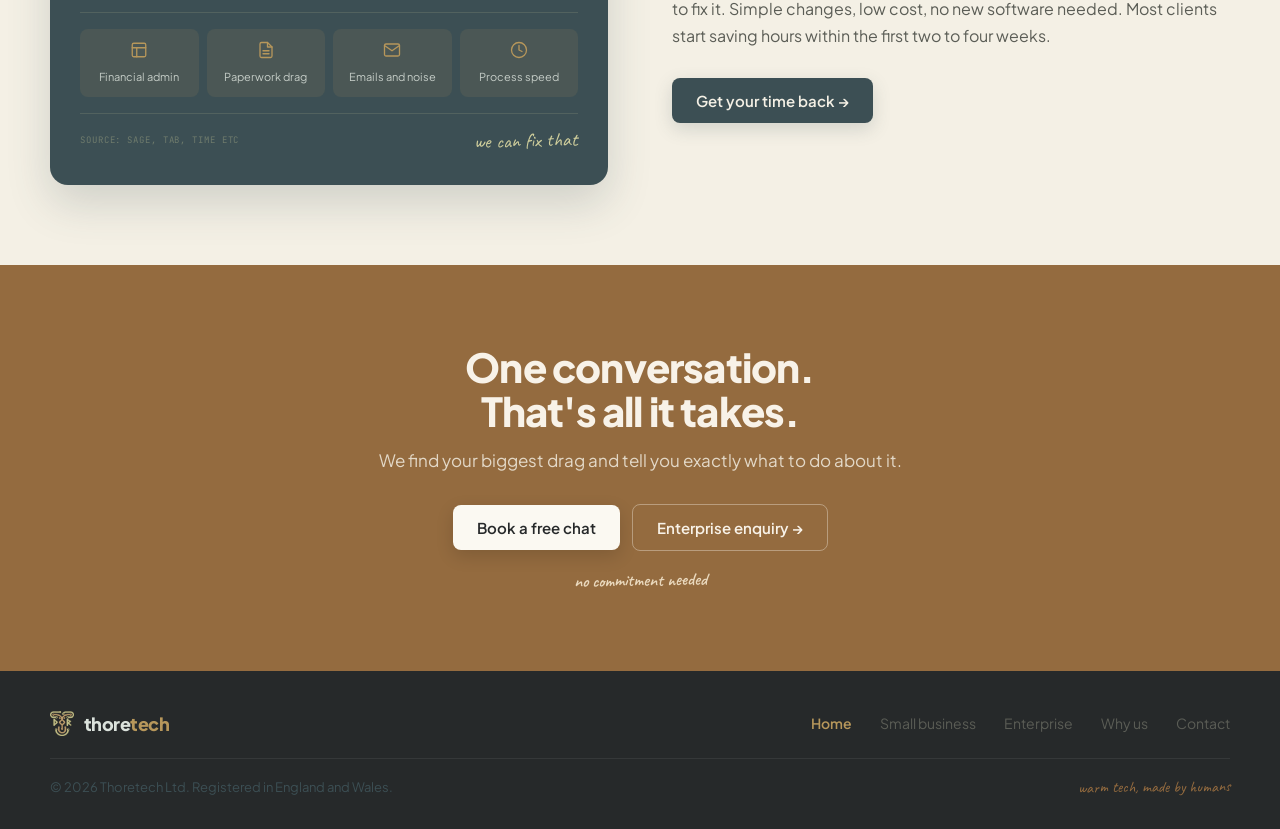
==== commit 51ec5630: "Fix "Book a free chat" and use-case CTAs to link to contact page These buttons opened a mailto: link" ====
--- a/index.html
+++ b/index.html
@@ -164,7 +164,7 @@
     <h2>One conversation. That's all it takes.</h2>
     <p>We find your biggest drag and tell you exactly what to do about it.</p>
     <div class="hero-ctas">
-      <a href="mailto:hello@thoretech.co.uk" class="btn btn-paper">Book a free chat</a>
+      <a href="contact.html" class="btn btn-paper">Book a free chat</a>
       <a href="enterprise.html" class="btn btn-outline-light">Enterprise enquiry &rarr;</a>
     </div>
     <div class="caveat">no commitment needed</div>
